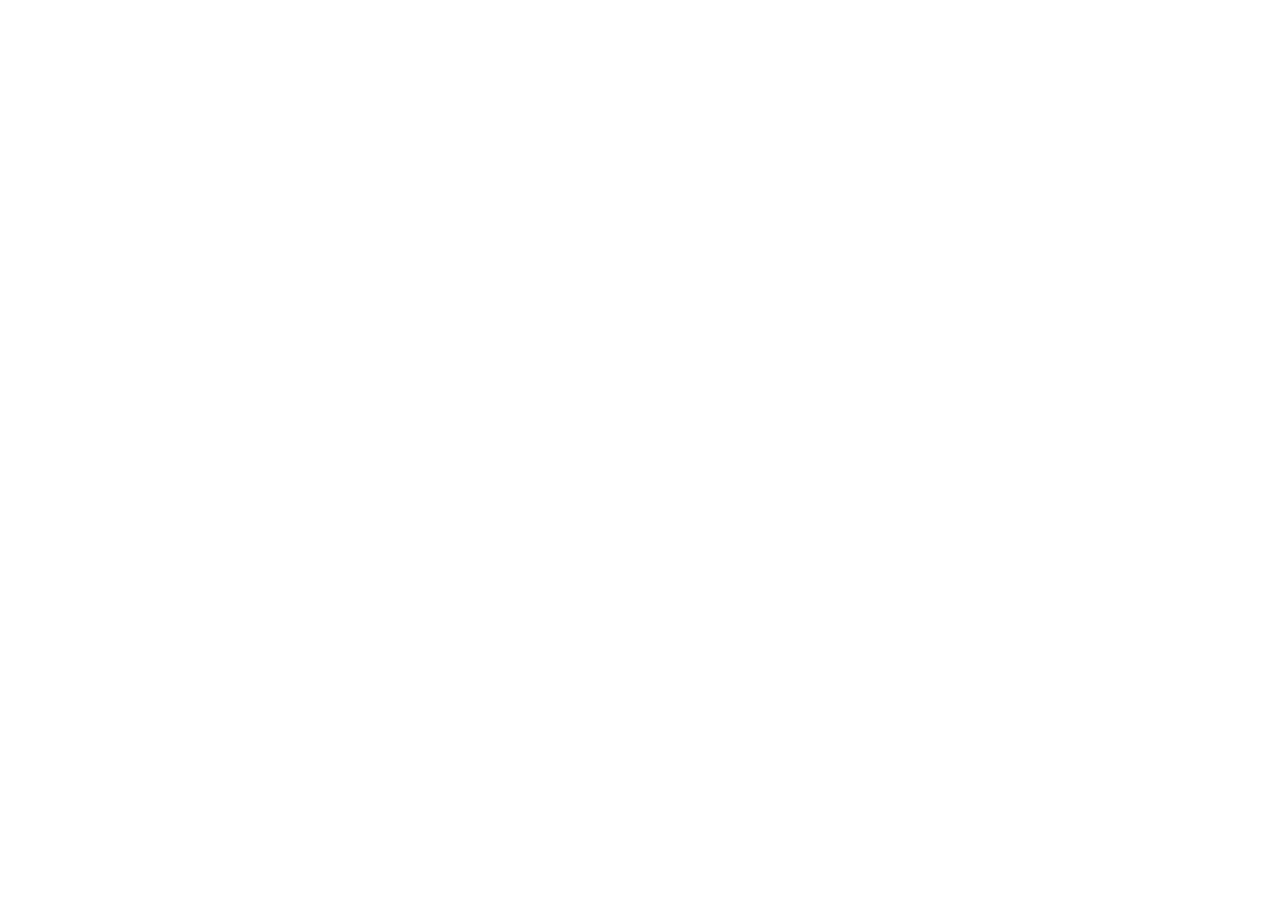
==== rsvp.html @ c2ef308e "Add files via upload" ====
<!doctype html>
<html lang="en">
<head>
  <meta charset="utf-8">
  <meta name="viewport" content="width=device-width,initial-scale=1">
  <meta name="theme-color" content="#f7f7f2">
  <title>RSVP | Jayson &amp; Zenia</title>
  <link rel="preconnect" href="https://fonts.googleapis.com">
  <link rel="preconnect" href="https://fonts.gstatic.com" crossorigin>
  <link href="https://fonts.googleapis.com/css2?family=Allura&family=Montserrat:wght@300;400;500;600&family=Playfair+Display:wght@400;500&display=swap" rel="stylesheet">
  <link rel="stylesheet" href="rsvp.css">
  <script src="rsvp.js" defer></script>
</head>
<body>
  <a class="return-link" href="index.html#rsvp">← Wedding website</a>
  <main class="page">
    <div class="branding">
      <img src="images/monoblack.png" alt="Jayson and Zenia monogram">
      <span>THE WEDDING OF</span>
      <h1>Jayson &amp; Zenia</h1>
      <p>MARCH 06, 2027</p>
    </div>
    <section class="form-wrap" aria-label="Wedding RSVP">
      <header><span>JAYSON &amp; ZENIA · MARCH 06, 2027</span><h2>Kindly RSVP</h2><p>Please reply by January 4, 2027</p></header>
      <div class="redirect-panel">
        <div class="symbol">✉</div>
        <h3>Find your invitation</h3>
        <p id="connectionStatus" role="status" aria-live="polite">Opening your invitation…</p>
        <a class="primary" id="openInvitation" href="#" hidden>Open RSVP page →</a>
      </div>
    </section>
  </main>
</body>
</html>
---- rsvp.css ----
*{box-sizing:border-box}
body{margin:0;min-height:100vh;background:#e5eff6 url('images/rsvp-page.webp') center/cover fixed no-repeat;color:#34483b;font:400 13px/1.7 Montserrat,sans-serif}
a{color:inherit}.return-link{position:fixed;top:24px;left:24px;z-index:3;background:#fffdf3e8;color:#254735;padding:9px 17px;border:1px solid #c1cdbd;border-radius:30px;text-decoration:none}
.page{min-height:100svh;display:grid;grid-template-columns:minmax(0,1fr) minmax(360px,510px);gap:clamp(30px,6vw,100px);align-items:center;padding:85px clamp(28px,7vw,130px)}
.branding{text-align:center;background:#fffdf4c9;border:1px solid #fffdf6;padding:60px 22px;border-radius:230px 230px 8px 8px;backdrop-filter:blur(3px);box-shadow:0 16px 45px #476b5820}
.branding img{display:block;width:110px;height:110px;object-fit:contain;margin:auto auto 12px}.branding span,.form-wrap header span{font-size:10px;letter-spacing:.2em}.branding h1{font:400 clamp(40px,5vw,76px)/1.25 Allura,cursive;margin:12px 0}.branding p{font-size:11px;letter-spacing:.17em}.form-wrap{width:100%;max-width:510px;margin:auto}.form-wrap header{text-align:center;background:#fffdf4ed;padding:20px}.form-wrap header h2{font:400 43px/1.2 Allura,cursive;margin:7px 0}.form-wrap header p{margin:0;font-size:11px}.redirect-panel{text-align:center;background:#faf9f3;border:1px solid #bfcabf;box-shadow:0 14px 48px #254b3340;padding:clamp(24px,4vw,46px);min-height:245px}.symbol{font:32px/1.4 Georgia,serif}.redirect-panel h3{font:400 31px/1.3 'Playfair Display',serif;margin:9px 0 13px}.redirect-panel p{color:#627569;margin:0 auto 20px;max-width:350px;font-size:12px}.primary{display:flex;align-items:center;justify-content:center;width:100%;min-height:47px;background:#294b39;color:white;border:1px solid #294b39;text-decoration:none;font-weight:500;padding:11px}.primary:hover{background:#193527}.primary[hidden]{display:none}
@media(max-width:800px){body{background-attachment:scroll;background-position:center top}.page{display:flex;flex-direction:column;gap:18px;padding:84px 14px 42px}.return-link{position:absolute;top:13px;left:13px}.branding{width:100%;max-width:510px;padding:13px 20px;border-radius:110px 110px 8px 8px}.branding img{width:62px;height:62px}.branding h1{font-size:45px;margin:0}.branding p{margin:3px}.form-wrap header{padding:13px}.form-wrap header h2{font-size:37px}}
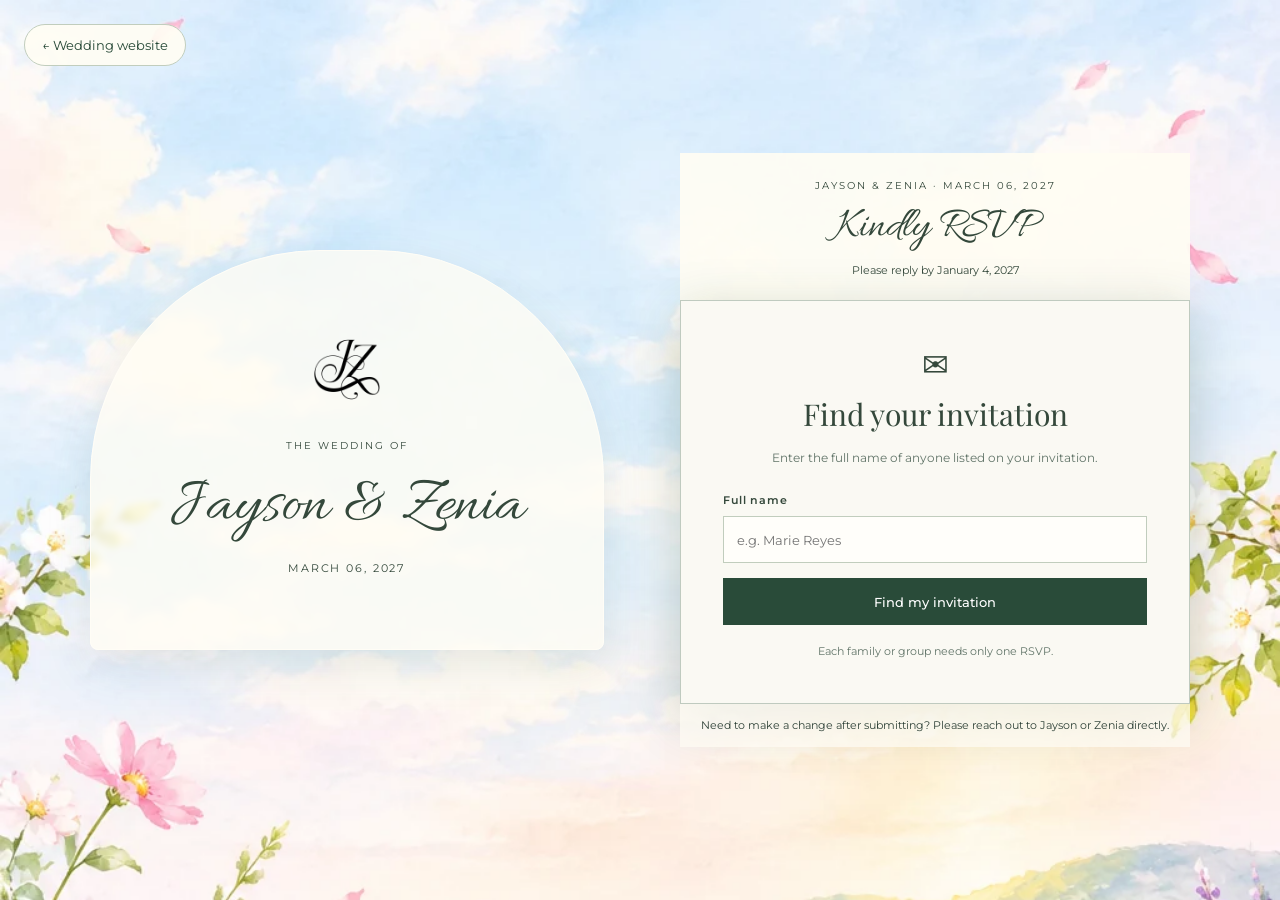
==== commit 6538c5ca: "Add files via upload" ====
--- a/rsvp.html
+++ b/rsvp.html
@@ -5,6 +5,7 @@
   <meta name="viewport" content="width=device-width,initial-scale=1">
   <meta name="theme-color" content="#f7f7f2">
   <title>RSVP | Jayson &amp; Zenia</title>
+  <meta name="description" content="Please confirm your attendance at Jayson and Zenia's wedding on March 6, 2027.">
   <link rel="preconnect" href="https://fonts.googleapis.com">
   <link rel="preconnect" href="https://fonts.gstatic.com" crossorigin>
   <link href="https://fonts.googleapis.com/css2?family=Allura&family=Montserrat:wght@300;400;500;600&family=Playfair+Display:wght@400;500&display=swap" rel="stylesheet">
@@ -21,13 +22,62 @@
       <p>MARCH 06, 2027</p>
     </div>
     <section class="form-wrap" aria-label="Wedding RSVP">
-      <header><span>JAYSON &amp; ZENIA · MARCH 06, 2027</span><h2>Kindly RSVP</h2><p>Please reply by January 4, 2027</p></header>
-      <div class="redirect-panel">
-        <div class="symbol">✉</div>
-        <h3>Find your invitation</h3>
-        <p id="connectionStatus" role="status" aria-live="polite">Opening your invitation…</p>
-        <a class="primary" id="openInvitation" href="#" hidden>Open RSVP page →</a>
+      <header>
+        <span>JAYSON &amp; ZENIA · MARCH 06, 2027</span>
+        <h2>Kindly RSVP</h2>
+        <p>Please reply by January 4, 2027</p>
+      </header>
+
+      <div class="rsvp-card" id="rsvpCard">
+        <div class="symbol" aria-hidden="true">✉</div>
+        <div id="alertMessage" class="notice" role="status" aria-live="polite" hidden></div>
+
+        <div id="stepSearch" class="step">
+          <h3>Find your invitation</h3>
+          <p class="intro">Enter the full name of anyone listed on your invitation.</p>
+          <form id="searchForm" novalidate>
+            <label for="guestSearch">Full name</label>
+            <input id="guestSearch" name="guestSearch" type="text" placeholder="e.g. Marie Reyes" autocomplete="name" minlength="2" maxlength="100" required>
+            <button class="primary" id="searchButton" type="submit">Find my invitation</button>
+          </form>
+          <p class="hint">Each family or group needs only one RSVP.</p>
+        </div>
+
+        <div id="stepMatches" class="step" hidden>
+          <h3>Is this your invitation?</h3>
+          <p class="intro">Please select the invitation that matches your name.</p>
+          <div id="matchList" class="match-list"></div>
+          <button class="text-button" id="backToSearch" type="button">← Search a different name</button>
+        </div>
+
+        <div id="stepGuests" class="step" hidden>
+          <div class="eyebrow">YOU ARE INVITED</div>
+          <h3 id="familyTitle">Your invitation</h3>
+          <p class="intro">Toggle each person's attendance. A crossed-out name means they won't be attending.</p>
+          <form id="responseForm" novalidate>
+            <div id="guestList" class="guest-list"></div>
+            <div id="extraGuestSection" class="extra-guest-section" hidden>
+              <div class="extra-title">Additional guest</div>
+              <p id="extraGuestDescription" class="hint"></p>
+              <div id="extraGuestList"></div>
+              <button id="addGuestButton" class="secondary" type="button">+ Add a guest</button>
+            </div>
+            <div class="confirmation-box">
+              <label class="confirmation-label"><input id="confirmSelection" type="checkbox" required> I have reviewed the attendance choices above.</label>
+            </div>
+            <button class="primary" id="submitButton" type="submit">Submit our RSVP</button>
+          </form>
+          <button class="text-button" id="backToMatches" type="button">← This isn't my invitation</button>
+        </div>
+
+        <div id="stepFinished" class="step finished" hidden>
+          <div id="finishedSymbol" class="finished-symbol" aria-hidden="true">♡</div>
+          <h3 id="finishedTitle">Thank you!</h3>
+          <p id="finishedMessage"></p>
+          <a class="primary" href="index.html">Back to wedding website</a>
+        </div>
       </div>
+      <p class="contact-note">Need to make a change after submitting? Please reach out to Jayson or Zenia directly.</p>
     </section>
   </main>
 </body>
--- a/rsvp.css
+++ b/rsvp.css
@@ -1,7 +1,71 @@
+:root{color-scheme:light;--ink:#34483b;--evergreen:#294b39;--sage:#627569;--line:#c1cdbd;--paper:#faf9f3;--highlight:#f0f3e9}
 *{box-sizing:border-box}
-body{margin:0;min-height:100vh;background:#e5eff6 url('images/rsvp-page.webp') center/cover fixed no-repeat;color:#34483b;font:400 13px/1.7 Montserrat,sans-serif}
-a{color:inherit}.return-link{position:fixed;top:24px;left:24px;z-index:3;background:#fffdf3e8;color:#254735;padding:9px 17px;border:1px solid #c1cdbd;border-radius:30px;text-decoration:none}
+[hidden]{display:none!important}
+body{margin:0;min-height:100vh;background:#e5eff6 url('images/rsvp-page.webp') center/cover fixed no-repeat;color:var(--ink);font:400 13px/1.7 Montserrat,sans-serif}
+a{color:inherit}
+button,input{font:inherit}
+button{cursor:pointer}
+button:disabled{opacity:.6;cursor:wait}
+.return-link{position:fixed;top:24px;left:24px;z-index:3;background:#fffdf3eb;color:#254735;padding:9px 17px;border:1px solid var(--line);border-radius:30px;text-decoration:none}
 .page{min-height:100svh;display:grid;grid-template-columns:minmax(0,1fr) minmax(360px,510px);gap:clamp(30px,6vw,100px);align-items:center;padding:85px clamp(28px,7vw,130px)}
 .branding{text-align:center;background:#fffdf4c9;border:1px solid #fffdf6;padding:60px 22px;border-radius:230px 230px 8px 8px;backdrop-filter:blur(3px);box-shadow:0 16px 45px #476b5820}
-.branding img{display:block;width:110px;height:110px;object-fit:contain;margin:auto auto 12px}.branding span,.form-wrap header span{font-size:10px;letter-spacing:.2em}.branding h1{font:400 clamp(40px,5vw,76px)/1.25 Allura,cursive;margin:12px 0}.branding p{font-size:11px;letter-spacing:.17em}.form-wrap{width:100%;max-width:510px;margin:auto}.form-wrap header{text-align:center;background:#fffdf4ed;padding:20px}.form-wrap header h2{font:400 43px/1.2 Allura,cursive;margin:7px 0}.form-wrap header p{margin:0;font-size:11px}.redirect-panel{text-align:center;background:#faf9f3;border:1px solid #bfcabf;box-shadow:0 14px 48px #254b3340;padding:clamp(24px,4vw,46px);min-height:245px}.symbol{font:32px/1.4 Georgia,serif}.redirect-panel h3{font:400 31px/1.3 'Playfair Display',serif;margin:9px 0 13px}.redirect-panel p{color:#627569;margin:0 auto 20px;max-width:350px;font-size:12px}.primary{display:flex;align-items:center;justify-content:center;width:100%;min-height:47px;background:#294b39;color:white;border:1px solid #294b39;text-decoration:none;font-weight:500;padding:11px}.primary:hover{background:#193527}.primary[hidden]{display:none}
-@media(max-width:800px){body{background-attachment:scroll;background-position:center top}.page{display:flex;flex-direction:column;gap:18px;padding:84px 14px 42px}.return-link{position:absolute;top:13px;left:13px}.branding{width:100%;max-width:510px;padding:13px 20px;border-radius:110px 110px 8px 8px}.branding img{width:62px;height:62px}.branding h1{font-size:45px;margin:0}.branding p{margin:3px}.form-wrap header{padding:13px}.form-wrap header h2{font-size:37px}}
+.branding img{display:block;width:110px;height:110px;object-fit:contain;margin:auto auto 12px}
+.branding span,.form-wrap header span{font-size:10px;letter-spacing:.2em}
+.branding h1{font:400 clamp(40px,5vw,76px)/1.25 Allura,cursive;margin:12px 0}
+.branding p{font-size:11px;letter-spacing:.17em}
+.form-wrap{width:100%;max-width:510px;margin:auto}
+.form-wrap header{text-align:center;background:#fffdf4ed;padding:20px}
+.form-wrap header h2{font:400 43px/1.2 Allura,cursive;margin:7px 0}
+.form-wrap header p{margin:0;font-size:11px}
+.rsvp-card{text-align:center;background:var(--paper);border:1px solid #bfcabf;box-shadow:0 14px 48px #254b3340;padding:clamp(24px,4vw,42px);min-height:270px}
+.symbol{font:32px/1.4 Georgia,serif;margin-bottom:8px}
+.step h3{font:400 30px/1.3 'Playfair Display',serif;margin:7px 0 14px}
+.intro{color:var(--sage);margin:0 auto 22px;max-width:350px;font-size:12px}
+.step form{text-align:left}
+.step label:not(.attendance-name):not(.confirmation-label){display:block;font-size:11px;letter-spacing:.07em;margin:0 0 7px;font-weight:600}
+input[type=text]{display:block;width:100%;min-height:47px;border:1px solid var(--line);border-radius:0;background:#fffefa;color:var(--ink);outline:none;padding:11px 13px;font-size:13px}
+input[type=text]:focus-visible,button:focus-visible,a:focus-visible{outline:2px solid #587c62;outline-offset:3px}
+.primary,.secondary{display:flex;align-items:center;justify-content:center;width:100%;min-height:47px;padding:11px;text-align:center;font-weight:500;border-radius:0;text-decoration:none}
+.primary{background:var(--evergreen);color:#fff;border:1px solid var(--evergreen)}
+.primary:hover:not(:disabled){background:#193527}
+.secondary{background:transparent;color:var(--evergreen);border:1px solid var(--line)}
+.secondary:hover{background:var(--highlight)}
+#searchForm .primary{margin-top:15px}
+.hint{color:var(--sage);font-size:11px;line-height:1.6}
+#stepSearch>.hint{margin:18px 0 0}
+.text-button{border:0;background:transparent;color:var(--sage);text-decoration:underline;text-underline-offset:3px;font-size:12px;margin-top:18px;padding:7px}
+.match-list{display:grid;gap:10px}
+.match-option{text-align:left;background:#fffefa;border:1px solid var(--line);padding:15px 16px;width:100%;color:var(--ink)}
+.match-option:hover{background:var(--highlight);border-color:#77917a}
+.match-option strong{display:block;font-size:13px;font-weight:600}
+.match-option span{font-size:11px;color:var(--sage)}
+.eyebrow{font-size:10px;letter-spacing:.15em;color:var(--sage)}
+.guest-list{border-top:1px solid var(--line);margin:0 0 14px}
+.guest-row{display:flex;align-items:center;justify-content:space-between;gap:16px;padding:15px 0;border-bottom:1px solid var(--line)}
+.attendance-name{text-align:left;flex:1;font-weight:500;font-size:13px;line-height:1.5}
+.guest-row.is-declined .attendance-name{text-decoration:line-through;color:#a0a6a1}
+.switch{position:relative;display:inline-flex;flex-shrink:0;align-items:center;gap:8px;cursor:pointer}
+.switch-label{font-size:10px;letter-spacing:.06em;color:var(--sage);min-width:24px;text-align:right}
+.switch input{position:absolute;width:1px;height:1px;opacity:0}
+.switch-track{width:44px;height:25px;border-radius:20px;background:#a7aeaa;position:relative;transition:background .18s}
+.switch-track:after{content:"";position:absolute;left:3px;top:3px;width:19px;height:19px;border-radius:100%;background:white;transition:transform .18s;box-shadow:0 1px 3px #0002}
+.switch input:checked+.switch-track{background:#52775d}
+.switch input:checked+.switch-track:after{transform:translateX(19px)}
+.switch input:focus-visible+.switch-track{outline:2px solid #45694f;outline-offset:3px}
+.extra-guest-section{text-align:left;background:#f1f5ee;border:1px solid #d0ddd0;padding:17px;margin:19px 0}
+.extra-title{font:400 21px/1.3 'Playfair Display',serif}
+.extra-guest-section .hint{margin:5px 0 12px}
+.extra-row{display:flex;gap:8px;margin-bottom:9px;align-items:center}
+.extra-row input{min-width:0;flex:1}
+.remove-guest{border:1px solid var(--line);background:white;min-height:47px;padding:0 11px;color:var(--ink);flex-shrink:0}
+#addGuestButton{margin-top:10px;min-height:42px}
+.confirmation-box{text-align:left;padding:13px 0 16px}
+.confirmation-label{display:flex;align-items:flex-start;gap:9px;font-size:11px;line-height:1.6}
+.confirmation-label input{accent-color:var(--evergreen);margin:3px 0 0}
+.finished-symbol{font-size:38px;color:#66846b}
+.finished p{margin:0 0 22px;color:var(--sage);font-size:12px;line-height:1.9}
+.notice{padding:11px 13px;margin:0 0 18px;border:1px solid #ccaaa2;background:#fff3ef;color:#7c493f;text-align:left;font-size:12px}
+.notice.info{border-color:#bdcebc;background:#f0f5ee;color:#36543e}
+.contact-note{font-size:11px;text-align:center;padding:12px;color:#2f4238;background:#fffdf4bb;margin:0}
+@media(max-width:800px){body{background-attachment:scroll;background-position:center top}.page{display:flex;flex-direction:column;gap:18px;padding:84px 14px 42px}.return-link{position:absolute;top:13px;left:13px}.branding{width:100%;max-width:510px;padding:13px 20px;border-radius:110px 110px 8px 8px}.branding img{width:62px;height:62px}.branding h1{font-size:45px;margin:0}.branding p{margin:3px}.form-wrap header{padding:13px}.form-wrap header h2{font-size:37px}.rsvp-card{padding:26px 18px}.step h3{font-size:27px}}
+@media(prefers-reduced-motion:reduce){.switch-track,.switch-track:after{transition:none}}
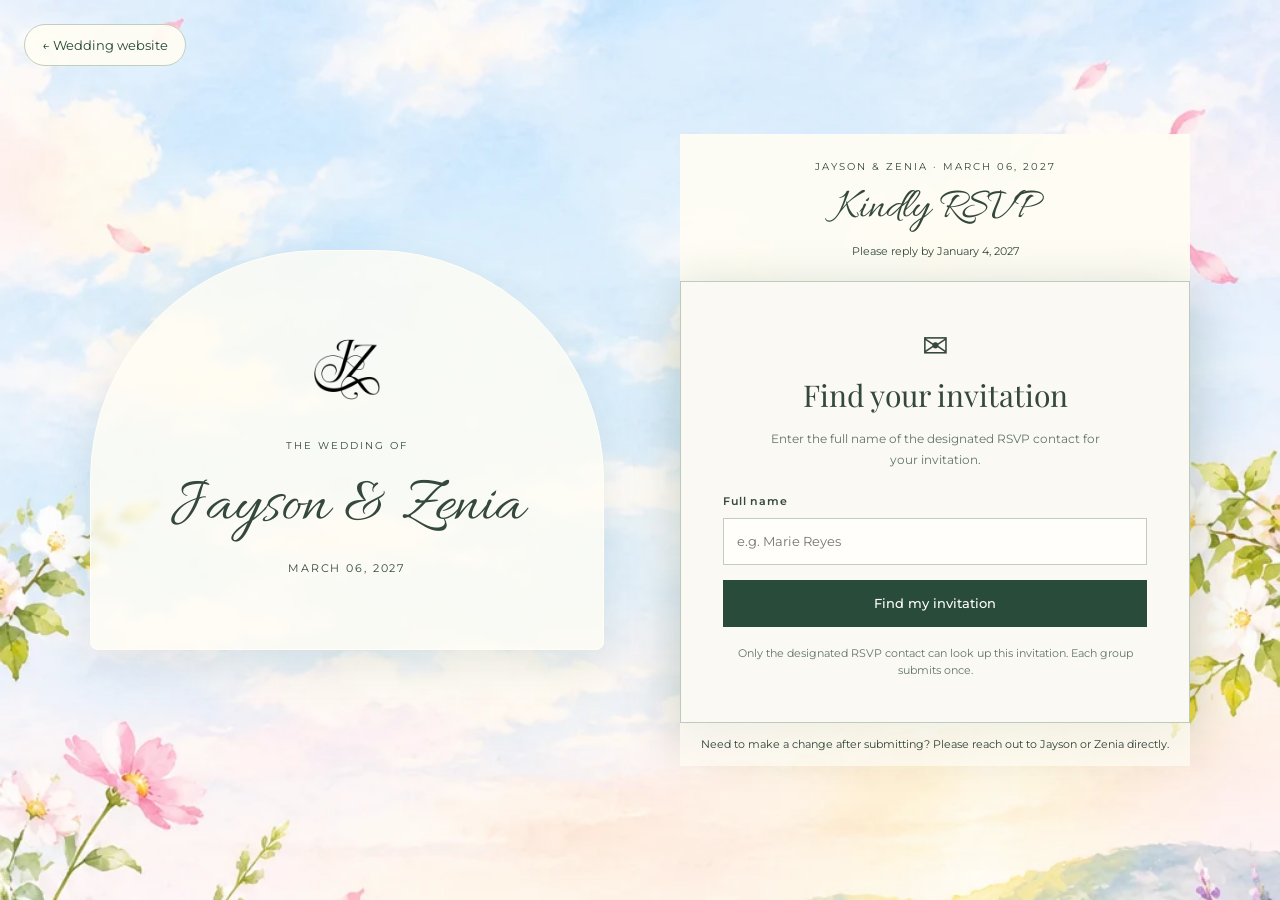
==== commit 3e884726: "Add files via upload" ====
--- a/rsvp.html
+++ b/rsvp.html
@@ -34,33 +34,32 @@
 
         <div id="stepSearch" class="step">
           <h3>Find your invitation</h3>
-          <p class="intro">Enter the full name of anyone listed on your invitation.</p>
+          <p class="intro">Enter the full name of the designated RSVP contact for your invitation.</p>
           <form id="searchForm" novalidate>
             <label for="guestSearch">Full name</label>
             <input id="guestSearch" name="guestSearch" type="text" placeholder="e.g. Marie Reyes" autocomplete="name" minlength="2" maxlength="100" required>
             <button class="primary" id="searchButton" type="submit">Find my invitation</button>
           </form>
-          <p class="hint">Each family or group needs only one RSVP.</p>
+          <p class="hint">Only the designated RSVP contact can look up this invitation. Each group submits once.</p>
         </div>
 
         <div id="stepMatches" class="step" hidden>
           <h3>Is this your invitation?</h3>
-          <p class="intro">Please select the invitation that matches your name.</p>
+          <p class="intro">Please confirm the name and number of invited guests below.</p>
           <div id="matchList" class="match-list"></div>
           <button class="text-button" id="backToSearch" type="button">← Search a different name</button>
         </div>
 
         <div id="stepGuests" class="step" hidden>
           <div class="eyebrow">YOU ARE INVITED</div>
-          <h3 id="familyTitle">Your invitation</h3>
-          <p class="intro">Toggle each person's attendance. A crossed-out name means they won't be attending.</p>
+          <h3 id="familyTitle">Your invited guests</h3>
+          <p class="intro">Toggle each person's attendance. A crossed-out name means they won't be attending. If replacements are allowed, you can optionally name someone else for each declined seat.</p>
           <form id="responseForm" novalidate>
             <div id="guestList" class="guest-list"></div>
             <div id="extraGuestSection" class="extra-guest-section" hidden>
-              <div class="extra-title">Additional guest</div>
+              <div class="extra-title">Optional replacement guests</div>
               <p id="extraGuestDescription" class="hint"></p>
               <div id="extraGuestList"></div>
-              <button id="addGuestButton" class="secondary" type="button">+ Add a guest</button>
             </div>
             <div class="confirmation-box">
               <label class="confirmation-label"><input id="confirmSelection" type="checkbox" required> I have reviewed the attendance choices above.</label>
--- a/rsvp.css
+++ b/rsvp.css
@@ -55,10 +55,10 @@
 .extra-guest-section{text-align:left;background:#f1f5ee;border:1px solid #d0ddd0;padding:17px;margin:19px 0}
 .extra-title{font:400 21px/1.3 'Playfair Display',serif}
 .extra-guest-section .hint{margin:5px 0 12px}
-.extra-row{display:flex;gap:8px;margin-bottom:9px;align-items:center}
-.extra-row input{min-width:0;flex:1}
-.remove-guest{border:1px solid var(--line);background:white;min-height:47px;padding:0 11px;color:var(--ink);flex-shrink:0}
-#addGuestButton{margin-top:10px;min-height:42px}
+.extra-row{display:block;margin-bottom:13px}
+.extra-row:last-child{margin-bottom:0}
+.extra-label{display:block;margin-bottom:5px;font-size:11px;font-weight:600;letter-spacing:.03em}
+.extra-row input{width:100%}
 .confirmation-box{text-align:left;padding:13px 0 16px}
 .confirmation-label{display:flex;align-items:flex-start;gap:9px;font-size:11px;line-height:1.6}
 .confirmation-label input{accent-color:var(--evergreen);margin:3px 0 0}
@@ -69,3 +69,5 @@
 .contact-note{font-size:11px;text-align:center;padding:12px;color:#2f4238;background:#fffdf4bb;margin:0}
 @media(max-width:800px){body{background-attachment:scroll;background-position:center top}.page{display:flex;flex-direction:column;gap:18px;padding:84px 14px 42px}.return-link{position:absolute;top:13px;left:13px}.branding{width:100%;max-width:510px;padding:13px 20px;border-radius:110px 110px 8px 8px}.branding img{width:62px;height:62px}.branding h1{font-size:45px;margin:0}.branding p{margin:3px}.form-wrap header{padding:13px}.form-wrap header h2{font-size:37px}.rsvp-card{padding:26px 18px}.step h3{font-size:27px}}
 @media(prefers-reduced-motion:reduce){.switch-track,.switch-track:after{transition:none}}
+/* Override the generic form-label rule for the attendance toggle. */
+#guestList label.switch{display:inline-flex;align-items:center;gap:8px;margin:0;font-size:11px;letter-spacing:normal;font-weight:400}
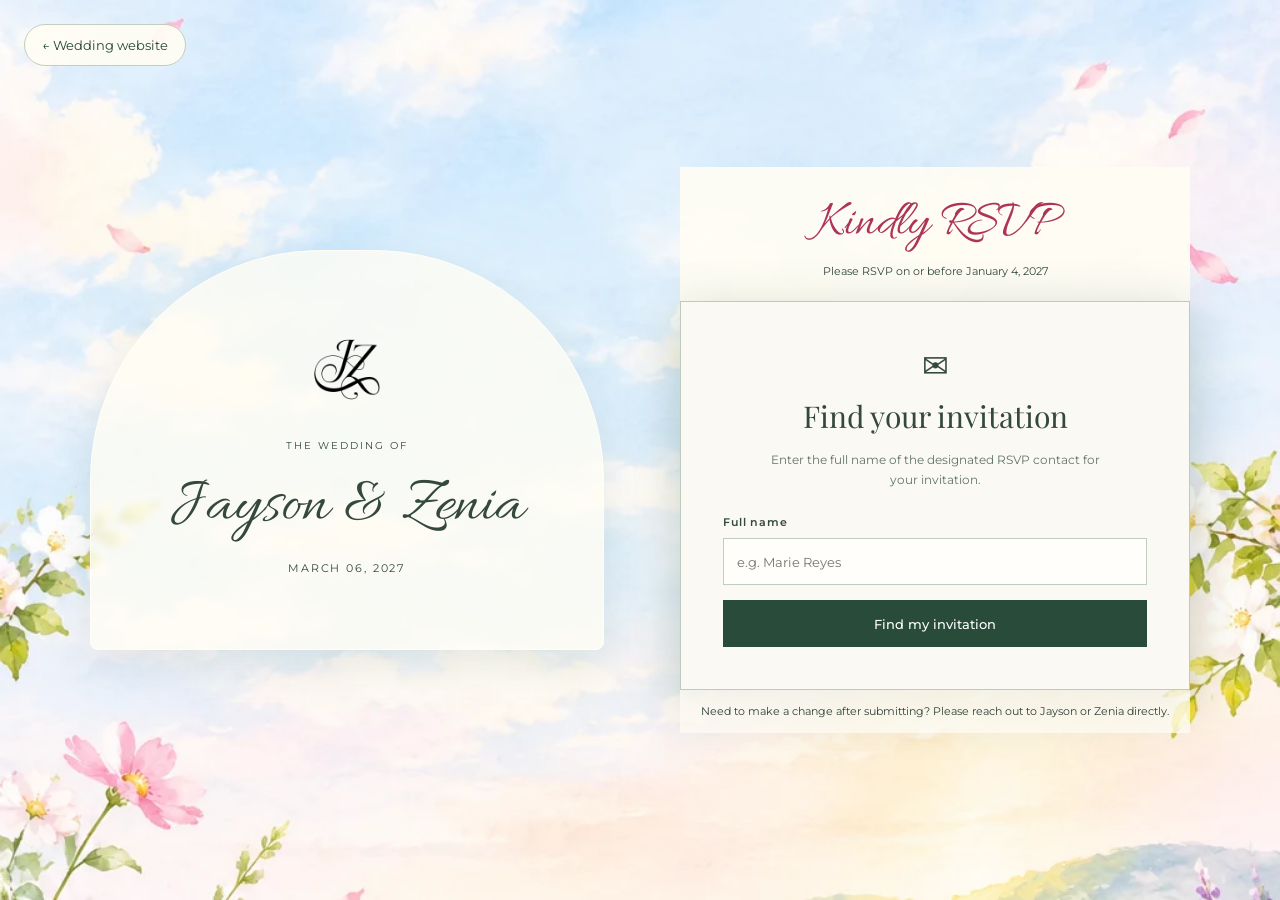
==== commit e5675529: "Add files via upload" ====
--- a/rsvp.html
+++ b/rsvp.html
@@ -9,8 +9,8 @@
   <link rel="preconnect" href="https://fonts.googleapis.com">
   <link rel="preconnect" href="https://fonts.gstatic.com" crossorigin>
   <link href="https://fonts.googleapis.com/css2?family=Allura&family=Montserrat:wght@300;400;500;600&family=Playfair+Display:wght@400;500&display=swap" rel="stylesheet">
-  <link rel="stylesheet" href="rsvp.css">
-  <script src="rsvp.js" defer></script>
+  <link rel="stylesheet" href="rsvp.css?v=20261120-1">
+  <script src="rsvp.js?v=20261120-1" defer></script>
 </head>
 <body>
   <a class="return-link" href="index.html#rsvp">← Wedding website</a>
@@ -23,9 +23,8 @@
     </div>
     <section class="form-wrap" aria-label="Wedding RSVP">
       <header>
-        <span>JAYSON &amp; ZENIA · MARCH 06, 2027</span>
         <h2>Kindly RSVP</h2>
-        <p>Please reply by January 4, 2027</p>
+        <p>Please RSVP on or before January 4, 2027</p>
       </header>
 
       <div class="rsvp-card" id="rsvpCard">
@@ -40,22 +39,25 @@
             <input id="guestSearch" name="guestSearch" type="text" placeholder="e.g. Marie Reyes" autocomplete="name" minlength="2" maxlength="100" required>
             <button class="primary" id="searchButton" type="submit">Find my invitation</button>
           </form>
-          <p class="hint">Only the designated RSVP contact can look up this invitation. Each group submits once.</p>
         </div>
 
         <div id="stepMatches" class="step" hidden>
           <h3>Is this your invitation?</h3>
-          <p class="intro">Please confirm the name and number of invited guests below.</p>
           <div id="matchList" class="match-list"></div>
           <button class="text-button" id="backToSearch" type="button">← Search a different name</button>
         </div>
 
         <div id="stepGuests" class="step" hidden>
-          <div class="eyebrow">YOU ARE INVITED</div>
-          <h3 id="familyTitle">Your invited guests</h3>
-          <p class="intro">Toggle each person's attendance. A crossed-out name means they won't be attending. If replacements are allowed, you can optionally name someone else for each declined seat.</p>
+          <h3 id="familyTitle">YOU ARE INVITED</h3>
+          <p class="intro">Toggle to confirm your attendance.</p>
           <form id="responseForm" novalidate>
             <div id="guestList" class="guest-list"></div>
+            <div class="contact-field">
+              <label for="contactNumber">Contact number <span class="required-mark" aria-hidden="true">*</span></label>
+              <input id="contactNumber" name="contactNumber" type="tel" inputmode="tel" autocomplete="tel"
+                     placeholder="e.g. 0917 123 4567" maxlength="24" required aria-describedby="contactNumberHelp">
+              <p id="contactNumberHelp" class="hint">Required — one contact number for your invitation.</p>
+            </div>
             <div id="extraGuestSection" class="extra-guest-section" hidden>
               <div class="extra-title">Optional replacement guests</div>
               <p id="extraGuestDescription" class="hint"></p>
--- a/rsvp.css
+++ b/rsvp.css
@@ -43,7 +43,29 @@
 .guest-list{border-top:1px solid var(--line);margin:0 0 14px}
 .guest-row{display:flex;align-items:center;justify-content:space-between;gap:16px;padding:15px 0;border-bottom:1px solid var(--line)}
 .attendance-name{text-align:left;flex:1;font-weight:500;font-size:13px;line-height:1.5}
-.guest-row.is-declined .attendance-name{text-decoration:line-through;color:#a0a6a1}
+.guest-row.is-declined .named-invitee{text-decoration:line-through;color:#a0a6a1}
+/* Unnamed seats look like an editable name in the same position as a named guest. */
+.guest-row-open .seat-name-input{
+  display:block;width:100%;min-height:40px;padding:8px 2px;
+  border:0;border-bottom:1px dashed #b8c6b7;
+  border-radius:0;background:transparent;
+  color:var(--ink);font-size:13px;font-weight:500;line-height:1.5;
+}
+.guest-row-open .seat-name-input::placeholder{
+  color:#929f96;opacity:.72;font-weight:400;
+}
+.guest-row-open .seat-name-input:focus-visible{
+  outline:2px solid #587c62;outline-offset:2px;
+  background:#fffefa;
+}
+.guest-row.is-declined .seat-name-input{
+  text-decoration:line-through;color:#969e99;
+  background:transparent;border-bottom-color:#d1d7d0;
+}
+.guest-row.is-declined .seat-name-input::placeholder{
+  text-decoration:line-through;color:#a5afa9;opacity:.75;
+}
+.seat-name-input[aria-invalid=true],.extra-name[aria-invalid=true]{border-color:#b86456;outline:2px solid #dcb0a9;outline-offset:1px}
 .switch{position:relative;display:inline-flex;flex-shrink:0;align-items:center;gap:8px;cursor:pointer}
 .switch-label{font-size:10px;letter-spacing:.06em;color:var(--sage);min-width:24px;text-align:right}
 .switch input{position:absolute;width:1px;height:1px;opacity:0}
@@ -71,3 +93,16 @@
 @media(prefers-reduced-motion:reduce){.switch-track,.switch-track:after{transition:none}}
 /* Override the generic form-label rule for the attendance toggle. */
 #guestList label.switch{display:inline-flex;align-items:center;gap:8px;margin:0;font-size:11px;letter-spacing:normal;font-weight:400}
+
+/* RSVP refinements: pink script heading, single finishing icon, contact field. */
+.form-wrap header h2 { color: #ac3557; font-size: clamp(40px, 4vw, 51px); }
+.rsvp-card.is-finished > .symbol { display: none; }
+#familyTitle { color: #ac3557; font: 400 clamp(39px, 5vw, 49px)/1.12 Allura, cursive; letter-spacing: .025em; }
+.contact-field { text-align: left; margin: 16px 0 12px; }
+.contact-field > label { display: block; margin: 0 0 7px; font-size: 11px; font-weight: 600; letter-spacing: .05em; }
+.contact-field input[type=tel] { display: block; width: 100%; min-height: 47px; border: 1px solid var(--line); border-radius: 0; background: #fffefa; color: var(--ink); outline: none; padding: 11px 13px; font-size: 13px; }
+.contact-field input[type=tel]:focus-visible { outline: 2px solid #587c62; outline-offset: 3px; }
+.contact-field input[type=tel][aria-invalid=true] { border-color: #b86456; outline: 2px solid #dcb0a9; outline-offset: 1px; }
+.contact-field .hint { margin: 5px 0 0; }
+.required-mark { color: #af4760; }
+.extra-row .extra-label { display: block; margin-bottom: 6px; }
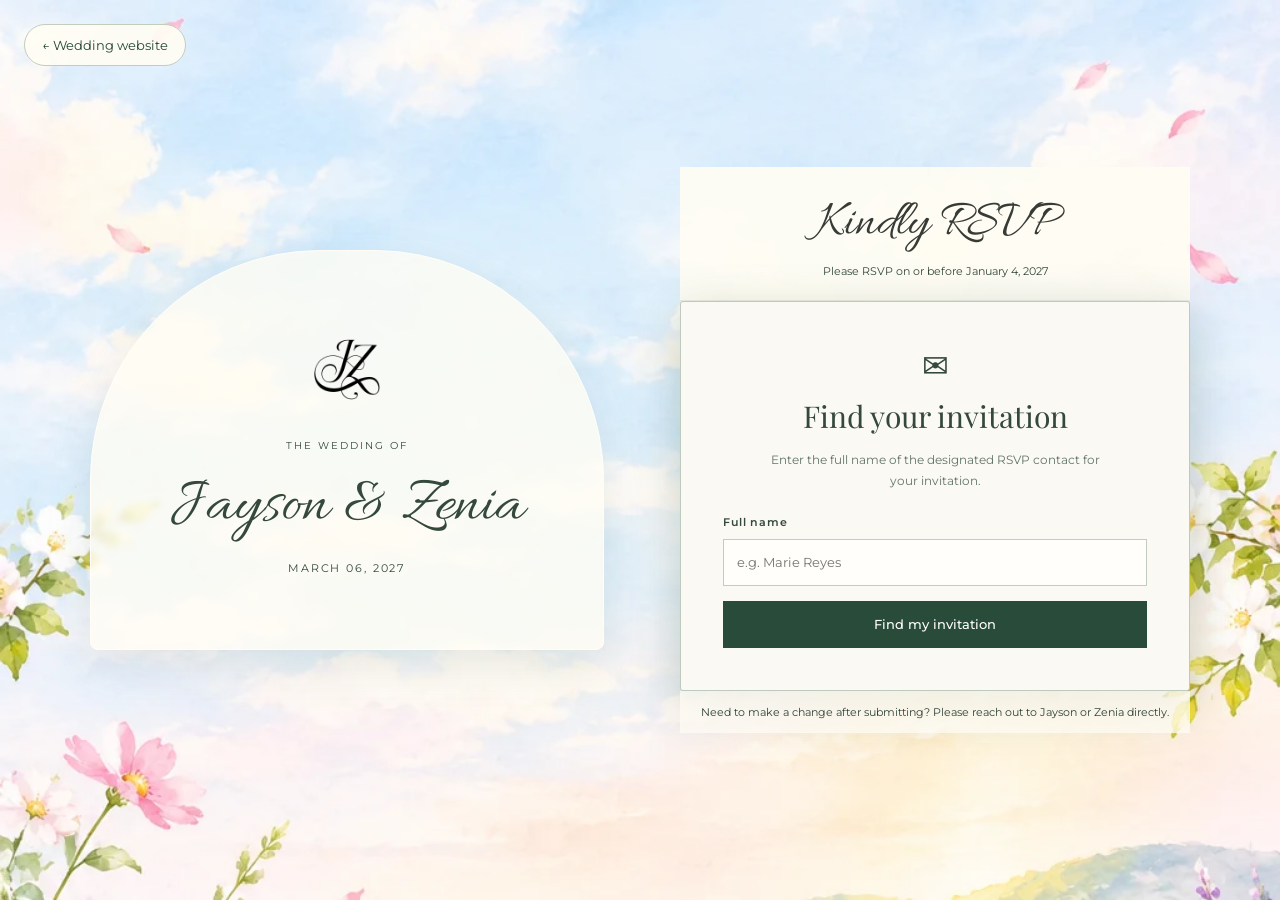
==== commit 1fa73c53: "Add files via upload" ====
--- a/rsvp.html
+++ b/rsvp.html
@@ -9,8 +9,8 @@
   <link rel="preconnect" href="https://fonts.googleapis.com">
   <link rel="preconnect" href="https://fonts.gstatic.com" crossorigin>
   <link href="https://fonts.googleapis.com/css2?family=Allura&family=Montserrat:wght@300;400;500;600&family=Playfair+Display:wght@400;500&display=swap" rel="stylesheet">
-  <link rel="stylesheet" href="rsvp.css?v=20261120-1">
-  <script src="rsvp.js?v=20261120-1" defer></script>
+  <link rel="stylesheet" href="rsvp.css?v=20261121-2">
+  <script src="rsvp.js?v=20261121-2" defer></script>
 </head>
 <body>
   <a class="return-link" href="index.html#rsvp">← Wedding website</a>
@@ -52,11 +52,11 @@
           <p class="intro">Toggle to confirm your attendance.</p>
           <form id="responseForm" novalidate>
             <div id="guestList" class="guest-list"></div>
-            <div class="contact-field">
+            <div class="contact-field" id="contactField">
               <label for="contactNumber">Contact number <span class="required-mark" aria-hidden="true">*</span></label>
               <input id="contactNumber" name="contactNumber" type="tel" inputmode="tel" autocomplete="tel"
-                     placeholder="e.g. 0917 123 4567" maxlength="24" required aria-describedby="contactNumberHelp">
-              <p id="contactNumberHelp" class="hint">Required — one contact number for your invitation.</p>
+                     placeholder="e.g. 0917 123 4567" maxlength="18" aria-describedby="contactNumberHelp">
+              <p id="contactNumberHelp" class="hint">Required when at least one guest is attending. Use an 11-digit Philippine mobile number (09XXXXXXXXX), or +63.</p>
             </div>
             <div id="extraGuestSection" class="extra-guest-section" hidden>
               <div class="extra-title">Optional replacement guests</div>
@@ -75,7 +75,19 @@
           <div id="finishedSymbol" class="finished-symbol" aria-hidden="true">♡</div>
           <h3 id="finishedTitle">Thank you!</h3>
           <p id="finishedMessage"></p>
-          <a class="primary" href="index.html">Back to wedding website</a>
+          <div id="postRsvpMessage" class="post-rsvp-message" hidden>
+            <form id="messageForm" novalidate>
+              <label for="messageText">Would you like to leave us a message? <span>(Optional)</span></label>
+              <p class="hint">A wish, a note, or a few kind words — only if you want to.</p>
+              <textarea id="messageText" rows="4" maxlength="1000" placeholder="Your message for Jayson &amp; Zenia…"></textarea>
+              <div class="message-actions">
+                <button type="submit" class="primary" id="sendMessageButton">Send our message</button>
+                <button type="button" class="secondary" id="skipMessageButton">No thanks</button>
+              </div>
+            </form>
+          </div>
+          <p id="messageFeedback" class="message-feedback" role="status" hidden></p>
+          <a class="primary back-home" href="index.html">Back to wedding website</a>
         </div>
       </div>
       <p class="contact-note">Need to make a change after submitting? Please reach out to Jayson or Zenia directly.</p>
--- a/rsvp.css
+++ b/rsvp.css
@@ -106,3 +106,58 @@
 .contact-field .hint { margin: 5px 0 0; }
 .required-mark { color: #af4760; }
 .extra-row .extra-label { display: block; margin-bottom: 6px; }
+
+
+/* 2026-11 RSVP polish */
+.form-wrap header h2 { color: #373b36; }
+#familyTitle {
+  font-family: 'Playfair Display', Georgia, serif;
+  font-size: clamp(24px, 3.0vw, 33px);
+  font-weight: 400;
+  letter-spacing: .035em;
+  line-height: 1.4;
+  color: #34443a;
+  text-shadow: none;
+}
+.form-wrap header { border-bottom: 1px solid rgba(128,142,122,.14); }
+.guest-list { margin-top: 12px; }
+.guest-row { gap: 12px; padding-block: 13px; }
+.contact-field { margin-top: 18px; }
+.contact-field input[type=tel] { font-size: 16px; letter-spacing: .025em; }
+.extra-guest-section { margin: 15px 0; }
+.rsvp-card { border-radius: 3px; }
+.step form .primary { margin-top: 4px; }
+.post-rsvp-message {
+  margin: 21px 0 18px;
+  padding: 20px 17px;
+  background: #f0f4ec;
+  border: 1px solid #cfdacb;
+  text-align: left;
+}
+.post-rsvp-message label {
+  display: block;
+  font: 400 clamp(19px, 2.8vw, 24px)/1.4 'Playfair Display', Georgia, serif;
+  margin-bottom: 8px;
+  color: #34443a;
+}
+.post-rsvp-message label span { font: 400 11px/1.5 Montserrat, sans-serif; color: #63766a; white-space: nowrap; }
+.post-rsvp-message .hint { margin: 0 0 13px; }
+#messageText {
+  width: 100%; min-height: 112px; resize: vertical;
+  padding: 12px 13px; border: 1px solid var(--line);
+  border-radius: 2px; background: #fffefa;
+  color: var(--ink); font: 400 13px/1.65 Montserrat, sans-serif;
+}
+#messageText:focus-visible { outline: 2px solid #587c62; outline-offset: 2px; }
+.message-actions { display: grid; grid-template-columns: 1fr 1fr; gap: 8px; margin-top: 13px; }
+.message-actions .primary,.message-actions .secondary { margin: 0; font-size: 11px; }
+.finished .message-feedback { margin: 14px 0; color: #36543e; font-weight: 500; }
+.back-home { margin-top: 18px; }
+@media (max-width: 800px) {
+  .form-wrap header h2 { font-size: 39px; }
+  #familyTitle { font-size: clamp(23px, 6.5vw, 29px); }
+  .post-rsvp-message { padding: 16px 13px; }
+  .page { gap: 15px; }
+  .guest-row { padding-block: 12px; }
+}
+@media (max-width: 370px) { .message-actions { grid-template-columns: 1fr; } }
